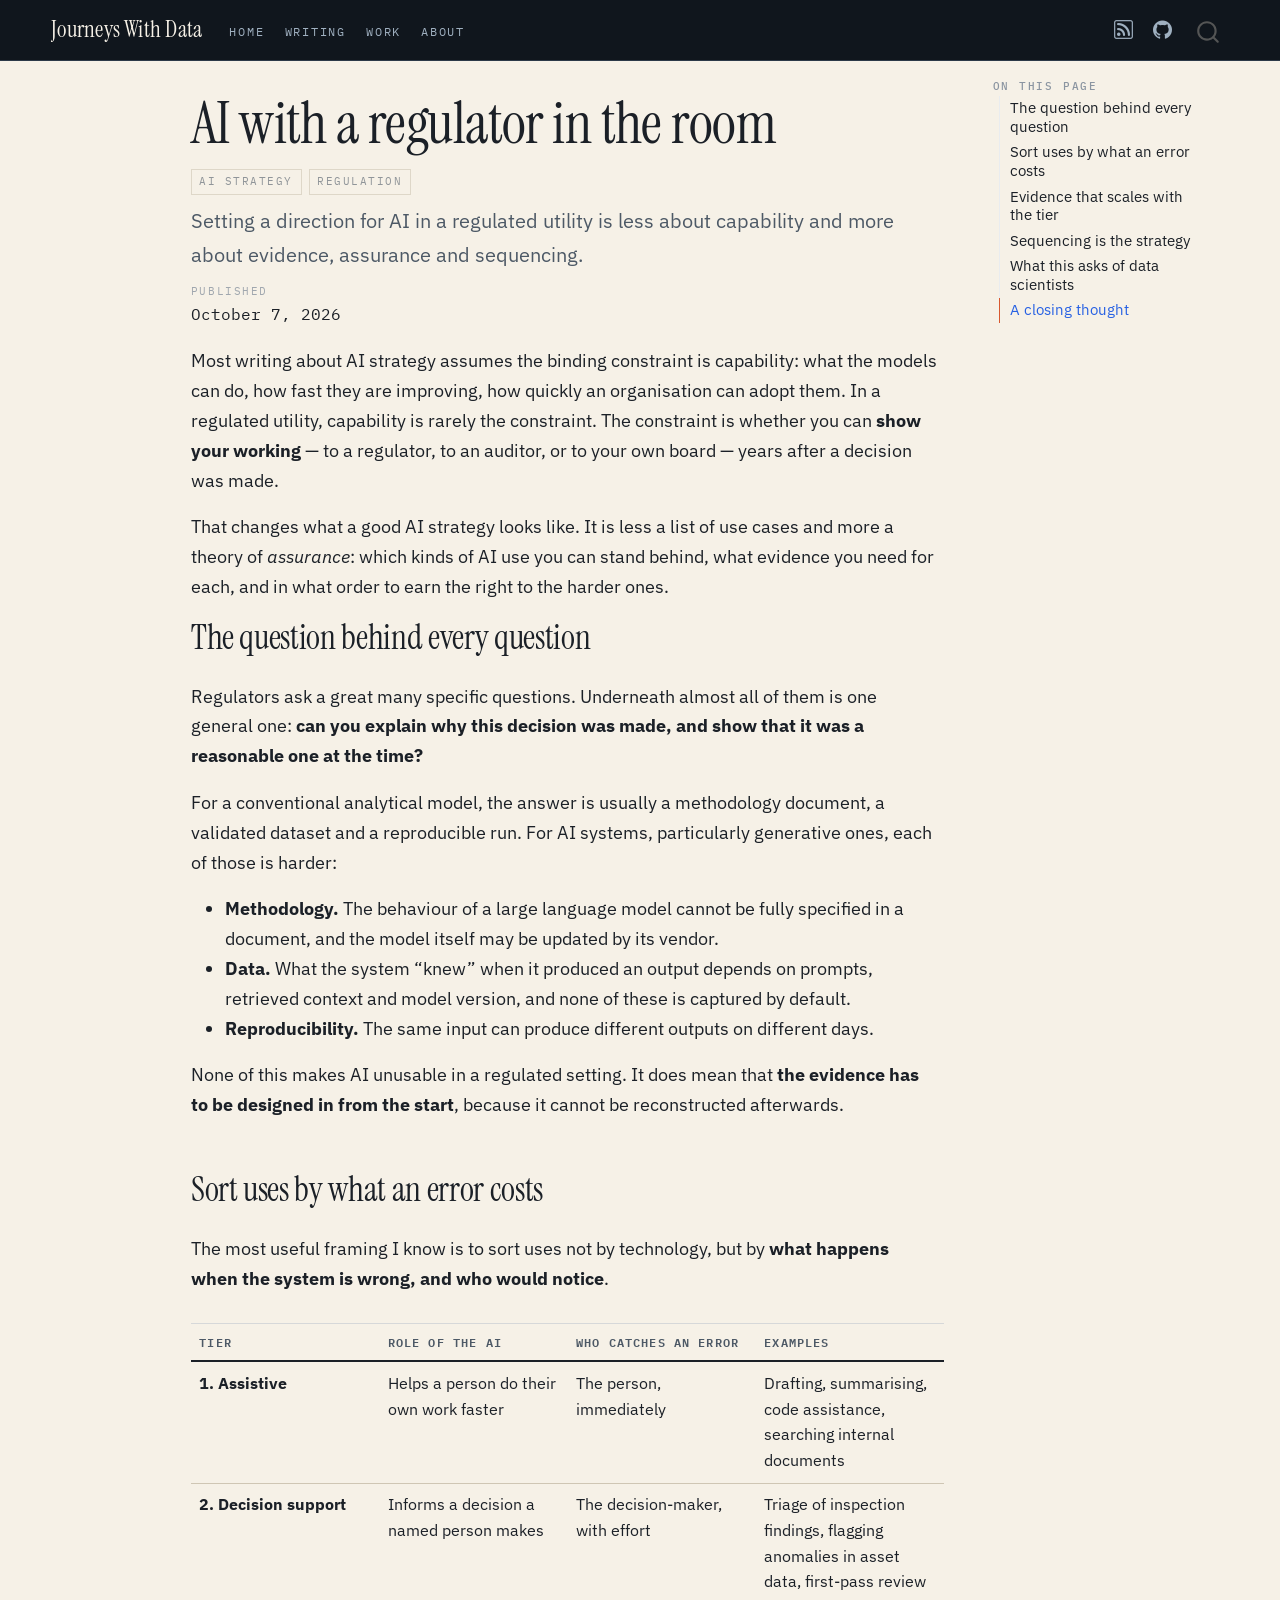
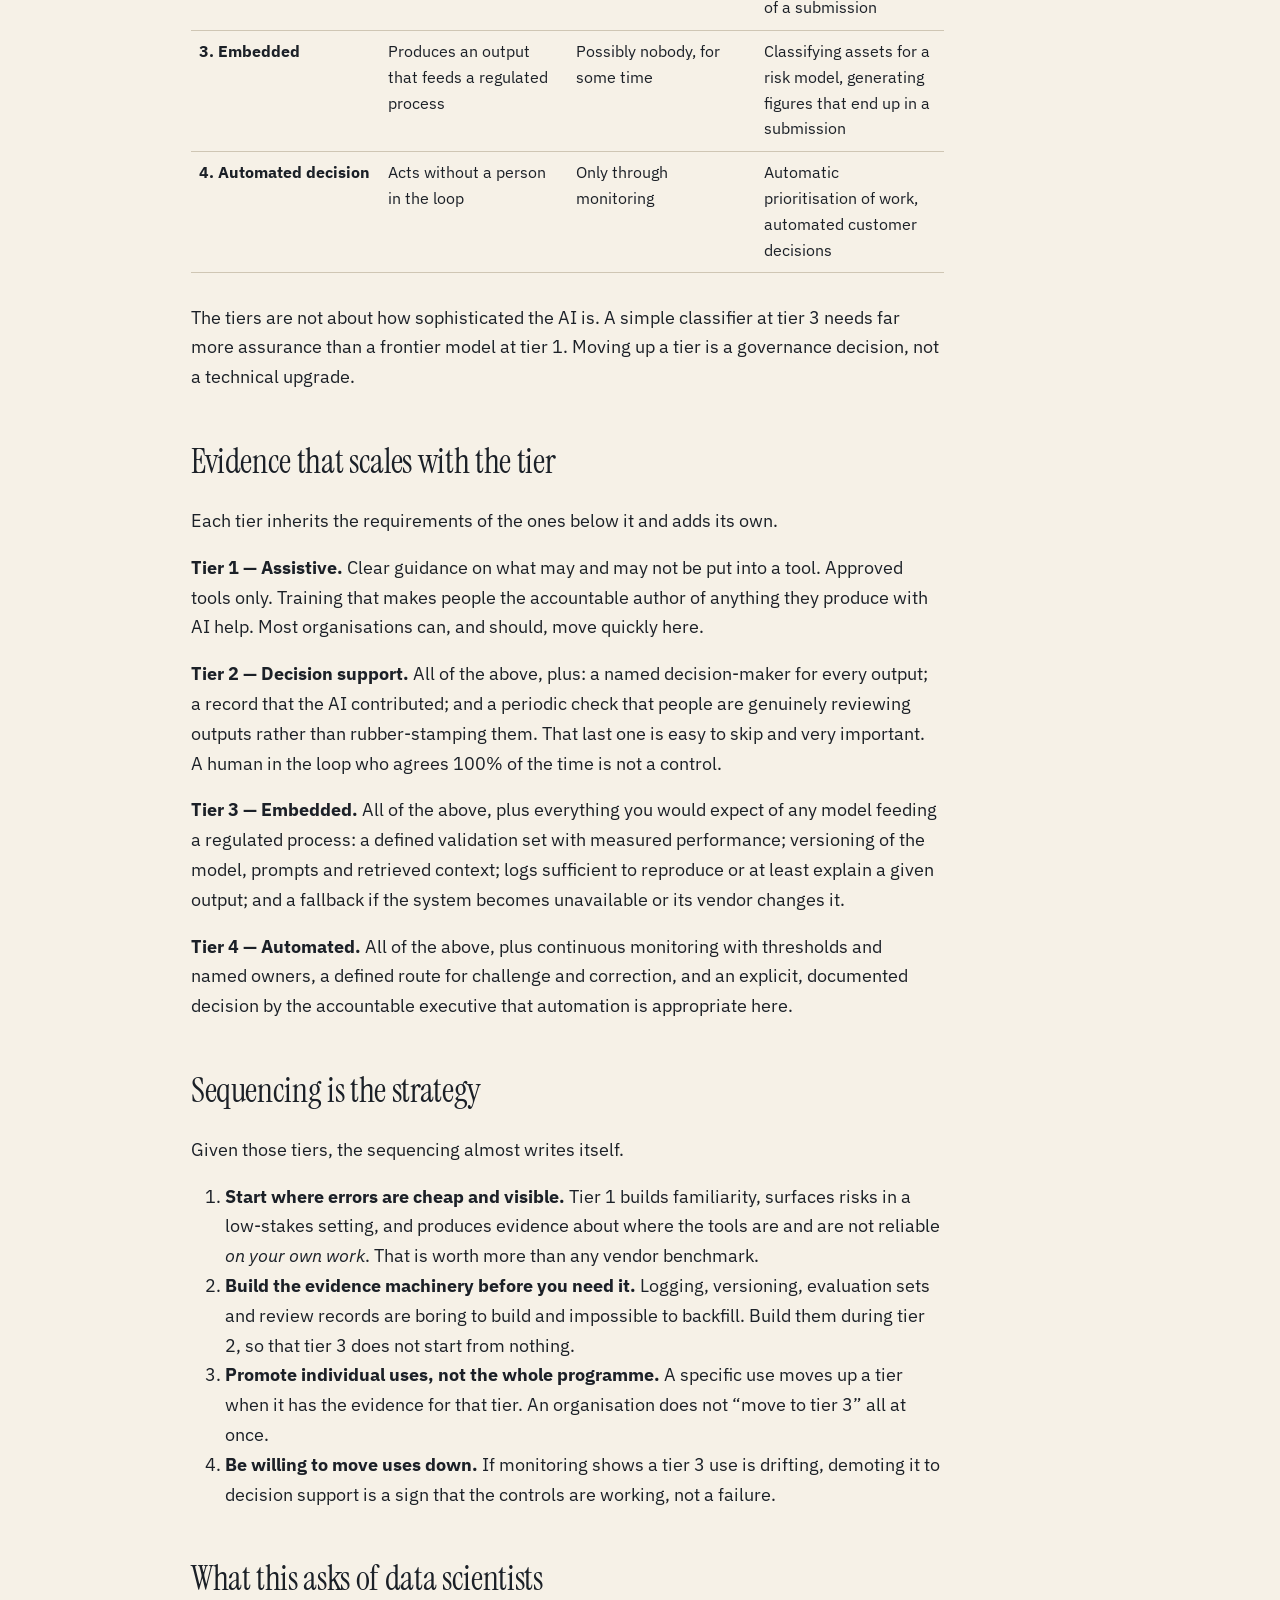
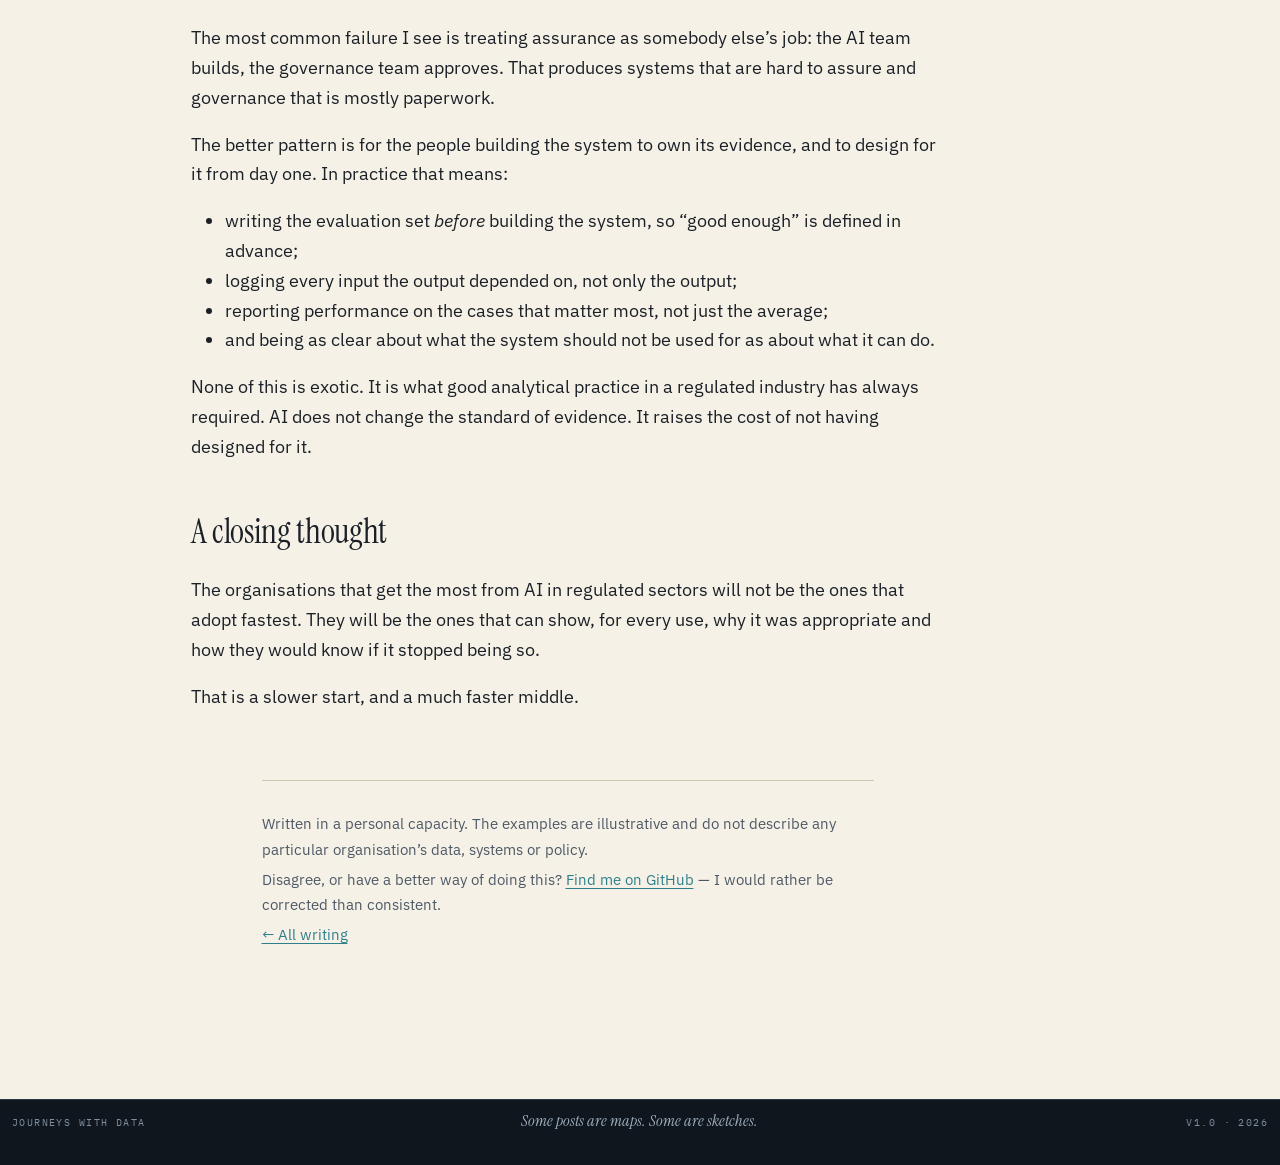
==== posts/ai-with-a-regulator-in-the-room/index.html @ 0b589169 "Built site for gh-pages" ====
<!DOCTYPE html>
<html xmlns="http://www.w3.org/1999/xhtml" lang="en" xml:lang="en"><head>

<meta charset="utf-8">
<meta name="generator" content="quarto-1.7.32">

<meta name="viewport" content="width=device-width, initial-scale=1.0, user-scalable=yes">

<meta name="dcterms.date" content="2026-10-07">
<meta name="description" content="Setting a direction for AI in a regulated utility is less about capability and more about evidence, assurance and sequencing.">

<title>AI with a regulator in the room – Journeys With Data</title>
<style>
code{white-space: pre-wrap;}
span.smallcaps{font-variant: small-caps;}
div.columns{display: flex; gap: min(4vw, 1.5em);}
div.column{flex: auto; overflow-x: auto;}
div.hanging-indent{margin-left: 1.5em; text-indent: -1.5em;}
ul.task-list{list-style: none;}
ul.task-list li input[type="checkbox"] {
  width: 0.8em;
  margin: 0 0.8em 0.2em -1em; /* quarto-specific, see https://github.com/quarto-dev/quarto-cli/issues/4556 */ 
  vertical-align: middle;
}
</style>


<script src="../../site_libs/quarto-nav/quarto-nav.js"></script>
<script src="../../site_libs/quarto-nav/headroom.min.js"></script>
<script src="../../site_libs/clipboard/clipboard.min.js"></script>
<script src="../../site_libs/quarto-search/autocomplete.umd.js"></script>
<script src="../../site_libs/quarto-search/fuse.min.js"></script>
<script src="../../site_libs/quarto-search/quarto-search.js"></script>
<meta name="quarto:offset" content="../../">
<link href="../../favicon.svg" rel="icon" type="image/svg+xml">
<script src="../../site_libs/quarto-html/quarto.js" type="module"></script>
<script src="../../site_libs/quarto-html/tabsets/tabsets.js" type="module"></script>
<script src="../../site_libs/quarto-html/popper.min.js"></script>
<script src="../../site_libs/quarto-html/tippy.umd.min.js"></script>
<link href="../../site_libs/quarto-html/tippy.css" rel="stylesheet">
<link href="../../site_libs/quarto-html/quarto-syntax-highlighting-4faf44808c66243957c3082ea87d90f3.css" rel="stylesheet" id="quarto-text-highlighting-styles">
<script src="../../site_libs/bootstrap/bootstrap.min.js"></script>
<link href="../../site_libs/bootstrap/bootstrap-icons.css" rel="stylesheet">
<link href="../../site_libs/bootstrap/bootstrap-10f60e20a66d805d3ab0917149f1d2b3.min.css" rel="stylesheet" append-hash="true" id="quarto-bootstrap" data-mode="light">
<script id="quarto-search-options" type="application/json">{
  "location": "navbar",
  "copy-button": false,
  "collapse-after": 3,
  "panel-placement": "end",
  "type": "overlay",
  "limit": 50,
  "keyboard-shortcut": [
    "f",
    "/",
    "s"
  ],
  "show-item-context": false,
  "language": {
    "search-no-results-text": "No results",
    "search-matching-documents-text": "matching documents",
    "search-copy-link-title": "Copy link to search",
    "search-hide-matches-text": "Hide additional matches",
    "search-more-match-text": "more match in this document",
    "search-more-matches-text": "more matches in this document",
    "search-clear-button-title": "Clear",
    "search-text-placeholder": "",
    "search-detached-cancel-button-title": "Cancel",
    "search-submit-button-title": "Submit",
    "search-label": "Search"
  }
}</script>
<link rel="preconnect" href="https://fonts.googleapis.com">
<link rel="preconnect" href="https://fonts.gstatic.com" crossorigin="">
<link href="https://fonts.googleapis.com/css2?family=Instrument+Serif:ital@0;1&amp;family=IBM+Plex+Sans:ital,wght@0,300;0,400;0,600;1,400&amp;family=IBM+Plex+Mono:wght@400;600&amp;display=swap" rel="stylesheet">


<link rel="stylesheet" href="../../custom.css">
<meta property="og:title" content="AI with a regulator in the room – Journeys With Data">
<meta property="og:description" content="Setting a direction for AI in a regulated utility is less about capability and more about evidence, assurance and sequencing.">
<meta property="og:image" content="https://journeyswithdata.dev/posts/ai-with-a-regulator-in-the-room/profile.jpg">
<meta property="og:site_name" content="Journeys With Data">
<meta name="twitter:title" content="AI with a regulator in the room – Journeys With Data">
<meta name="twitter:description" content="Setting a direction for AI in a regulated utility is less about capability and more about evidence, assurance and sequencing.">
<meta name="twitter:image" content="https://journeyswithdata.dev/posts/ai-with-a-regulator-in-the-room/profile.jpg">
<meta name="twitter:card" content="summary_large_image">
</head>

<body class="nav-fixed quarto-light">

<div id="quarto-search-results"></div>
  <header id="quarto-header" class="headroom fixed-top">
    <nav class="navbar navbar-expand-lg " data-bs-theme="dark">
      <div class="navbar-container container-fluid">
      <div class="navbar-brand-container mx-auto">
    <a class="navbar-brand" href="../../index.html">
    <span class="navbar-title">Journeys With Data</span>
    </a>
  </div>
            <div id="quarto-search" class="" title="Search"></div>
          <button class="navbar-toggler" type="button" data-bs-toggle="collapse" data-bs-target="#navbarCollapse" aria-controls="navbarCollapse" role="menu" aria-expanded="false" aria-label="Toggle navigation" onclick="if (window.quartoToggleHeadroom) { window.quartoToggleHeadroom(); }">
  <span class="navbar-toggler-icon"></span>
</button>
          <div class="collapse navbar-collapse" id="navbarCollapse">
            <ul class="navbar-nav navbar-nav-scroll me-auto">
  <li class="nav-item">
    <a class="nav-link" href="../../index.html"> 
<span class="menu-text">Home</span></a>
  </li>  
  <li class="nav-item">
    <a class="nav-link" href="../../writing.html"> 
<span class="menu-text">Writing</span></a>
  </li>  
  <li class="nav-item">
    <a class="nav-link" href="../../work.html"> 
<span class="menu-text">Work</span></a>
  </li>  
  <li class="nav-item">
    <a class="nav-link" href="../../about.html"> 
<span class="menu-text">About</span></a>
  </li>  
</ul>
            <ul class="navbar-nav navbar-nav-scroll ms-auto">
  <li class="nav-item compact">
    <a class="nav-link" href="../../writing.xml"> <i class="bi bi-rss" role="img" aria-label="RSS feed">
</i> 
<span class="menu-text"></span></a>
  </li>  
  <li class="nav-item compact">
    <a class="nav-link" href="https://github.com/journeyswithdata"> <i class="bi bi-github" role="img" aria-label="GitHub">
</i> 
<span class="menu-text"></span></a>
  </li>  
</ul>
          </div> <!-- /navcollapse -->
            <div class="quarto-navbar-tools">
</div>
      </div> <!-- /container-fluid -->
    </nav>
</header>
<!-- content -->
<div id="quarto-content" class="quarto-container page-columns page-rows-contents page-layout-article page-navbar">
<!-- sidebar -->
<!-- margin-sidebar -->
    <div id="quarto-margin-sidebar" class="sidebar margin-sidebar">
        <nav id="TOC" role="doc-toc" class="toc-active">
    <h2 id="toc-title">On this page</h2>
   
  <ul class="collapse">
  <li><a href="#the-question-behind-every-question" id="toc-the-question-behind-every-question" class="nav-link active" data-scroll-target="#the-question-behind-every-question">The question behind every question</a></li>
  <li><a href="#sort-uses-by-what-an-error-costs" id="toc-sort-uses-by-what-an-error-costs" class="nav-link" data-scroll-target="#sort-uses-by-what-an-error-costs">Sort uses by what an error costs</a></li>
  <li><a href="#evidence-that-scales-with-the-tier" id="toc-evidence-that-scales-with-the-tier" class="nav-link" data-scroll-target="#evidence-that-scales-with-the-tier">Evidence that scales with the tier</a></li>
  <li><a href="#sequencing-is-the-strategy" id="toc-sequencing-is-the-strategy" class="nav-link" data-scroll-target="#sequencing-is-the-strategy">Sequencing is the strategy</a></li>
  <li><a href="#what-this-asks-of-data-scientists" id="toc-what-this-asks-of-data-scientists" class="nav-link" data-scroll-target="#what-this-asks-of-data-scientists">What this asks of data scientists</a></li>
  <li><a href="#a-closing-thought" id="toc-a-closing-thought" class="nav-link" data-scroll-target="#a-closing-thought">A closing thought</a></li>
  </ul>
</nav>
    </div>
<!-- main -->
<main class="content" id="quarto-document-content">

<header id="title-block-header" class="quarto-title-block default">
<div class="quarto-title">
<h1 class="title">AI with a regulator in the room</h1>
  <div class="quarto-categories">
    <div class="quarto-category">AI strategy</div>
    <div class="quarto-category">regulation</div>
  </div>
  </div>

<div>
  <div class="description">
    Setting a direction for AI in a regulated utility is less about capability and more about evidence, assurance and sequencing.
  </div>
</div>


<div class="quarto-title-meta">

    
    <div>
    <div class="quarto-title-meta-heading">Published</div>
    <div class="quarto-title-meta-contents">
      <p class="date">October 7, 2026</p>
    </div>
  </div>
  
    
  </div>
  


</header>


<p>Most writing about AI strategy assumes the binding constraint is capability: what the models can do, how fast they are improving, how quickly an organisation can adopt them. In a regulated utility, capability is rarely the constraint. The constraint is whether you can <strong>show your working</strong> — to a regulator, to an auditor, or to your own board — years after a decision was made.</p>
<p>That changes what a good AI strategy looks like. It is less a list of use cases and more a theory of <em>assurance</em>: which kinds of AI use you can stand behind, what evidence you need for each, and in what order to earn the right to the harder ones.</p>
<section id="the-question-behind-every-question" class="level2">
<h2 data-anchor-id="the-question-behind-every-question">The question behind every question</h2>
<p>Regulators ask a great many specific questions. Underneath almost all of them is one general one: <strong>can you explain why this decision was made, and show that it was a reasonable one at the time?</strong></p>
<p>For a conventional analytical model, the answer is usually a methodology document, a validated dataset and a reproducible run. For AI systems, particularly generative ones, each of those is harder:</p>
<ul>
<li><strong>Methodology.</strong> The behaviour of a large language model cannot be fully specified in a document, and the model itself may be updated by its vendor.</li>
<li><strong>Data.</strong> What the system “knew” when it produced an output depends on prompts, retrieved context and model version, and none of these is captured by default.</li>
<li><strong>Reproducibility.</strong> The same input can produce different outputs on different days.</li>
</ul>
<p>None of this makes AI unusable in a regulated setting. It does mean that <strong>the evidence has to be designed in from the start</strong>, because it cannot be reconstructed afterwards.</p>
</section>
<section id="sort-uses-by-what-an-error-costs" class="level2">
<h2 data-anchor-id="sort-uses-by-what-an-error-costs">Sort uses by what an error costs</h2>
<p>The most useful framing I know is to sort uses not by technology, but by <strong>what happens when the system is wrong, and who would notice</strong>.</p>
<table class="caption-top table">
<colgroup>
<col style="width: 25%">
<col style="width: 25%">
<col style="width: 25%">
<col style="width: 25%">
</colgroup>
<thead>
<tr class="header">
<th>Tier</th>
<th>Role of the AI</th>
<th>Who catches an error</th>
<th>Examples</th>
</tr>
</thead>
<tbody>
<tr class="odd">
<td><strong>1. Assistive</strong></td>
<td>Helps a person do their own work faster</td>
<td>The person, immediately</td>
<td>Drafting, summarising, code assistance, searching internal documents</td>
</tr>
<tr class="even">
<td><strong>2. Decision support</strong></td>
<td>Informs a decision a named person makes</td>
<td>The decision-maker, with effort</td>
<td>Triage of inspection findings, flagging anomalies in asset data, first-pass review of a submission</td>
</tr>
<tr class="odd">
<td><strong>3. Embedded</strong></td>
<td>Produces an output that feeds a regulated process</td>
<td>Possibly nobody, for some time</td>
<td>Classifying assets for a risk model, generating figures that end up in a submission</td>
</tr>
<tr class="even">
<td><strong>4. Automated decision</strong></td>
<td>Acts without a person in the loop</td>
<td>Only through monitoring</td>
<td>Automatic prioritisation of work, automated customer decisions</td>
</tr>
</tbody>
</table>
<p>The tiers are not about how sophisticated the AI is. A simple classifier at tier 3 needs far more assurance than a frontier model at tier 1. Moving up a tier is a governance decision, not a technical upgrade.</p>
</section>
<section id="evidence-that-scales-with-the-tier" class="level2">
<h2 data-anchor-id="evidence-that-scales-with-the-tier">Evidence that scales with the tier</h2>
<p>Each tier inherits the requirements of the ones below it and adds its own.</p>
<p><strong>Tier 1 — Assistive.</strong> Clear guidance on what may and may not be put into a tool. Approved tools only. Training that makes people the accountable author of anything they produce with AI help. Most organisations can, and should, move quickly here.</p>
<p><strong>Tier 2 — Decision support.</strong> All of the above, plus: a named decision-maker for every output; a record that the AI contributed; and a periodic check that people are genuinely reviewing outputs rather than rubber-stamping them. That last one is easy to skip and very important. A human in the loop who agrees 100% of the time is not a control.</p>
<p><strong>Tier 3 — Embedded.</strong> All of the above, plus everything you would expect of any model feeding a regulated process: a defined validation set with measured performance; versioning of the model, prompts and retrieved context; logs sufficient to reproduce or at least explain a given output; and a fallback if the system becomes unavailable or its vendor changes it.</p>
<p><strong>Tier 4 — Automated.</strong> All of the above, plus continuous monitoring with thresholds and named owners, a defined route for challenge and correction, and an explicit, documented decision by the accountable executive that automation is appropriate here.</p>
</section>
<section id="sequencing-is-the-strategy" class="level2">
<h2 data-anchor-id="sequencing-is-the-strategy">Sequencing is the strategy</h2>
<p>Given those tiers, the sequencing almost writes itself.</p>
<ol type="1">
<li><strong>Start where errors are cheap and visible.</strong> Tier 1 builds familiarity, surfaces risks in a low-stakes setting, and produces evidence about where the tools are and are not reliable <em>on your own work</em>. That is worth more than any vendor benchmark.</li>
<li><strong>Build the evidence machinery before you need it.</strong> Logging, versioning, evaluation sets and review records are boring to build and impossible to backfill. Build them during tier 2, so that tier 3 does not start from nothing.</li>
<li><strong>Promote individual uses, not the whole programme.</strong> A specific use moves up a tier when it has the evidence for that tier. An organisation does not “move to tier 3” all at once.</li>
<li><strong>Be willing to move uses down.</strong> If monitoring shows a tier 3 use is drifting, demoting it to decision support is a sign that the controls are working, not a failure.</li>
</ol>
</section>
<section id="what-this-asks-of-data-scientists" class="level2">
<h2 data-anchor-id="what-this-asks-of-data-scientists">What this asks of data scientists</h2>
<p>The most common failure I see is treating assurance as somebody else’s job: the AI team builds, the governance team approves. That produces systems that are hard to assure and governance that is mostly paperwork.</p>
<p>The better pattern is for the people building the system to own its evidence, and to design for it from day one. In practice that means:</p>
<ul>
<li>writing the evaluation set <em>before</em> building the system, so “good enough” is defined in advance;</li>
<li>logging every input the output depended on, not only the output;</li>
<li>reporting performance on the cases that matter most, not just the average;</li>
<li>and being as clear about what the system should not be used for as about what it can do.</li>
</ul>
<p>None of this is exotic. It is what good analytical practice in a regulated industry has always required. AI does not change the standard of evidence. It raises the cost of not having designed for it.</p>
</section>
<section id="a-closing-thought" class="level2">
<h2 data-anchor-id="a-closing-thought">A closing thought</h2>
<p>The organisations that get the most from AI in regulated sectors will not be the ones that adopt fastest. They will be the ones that can show, for every use, why it was appropriate and how they would know if it stopped being so.</p>
<p>That is a slower start, and a much faster middle.</p>
<div class="post-end">
<p>Written in a personal capacity. The examples are illustrative and do not describe any particular organisation’s data, systems or policy.</p>
<p>Disagree, or have a better way of doing this? <a href="https://github.com/journeyswithdata">Find me on GitHub</a> — I would rather be corrected than consistent.</p>
<p><a href="../../writing.html">← All writing</a></p>
</div>


</section>

</main> <!-- /main -->
<script id="quarto-html-after-body" type="application/javascript">
  window.document.addEventListener("DOMContentLoaded", function (event) {
    const isCodeAnnotation = (el) => {
      for (const clz of el.classList) {
        if (clz.startsWith('code-annotation-')) {                     
          return true;
        }
      }
      return false;
    }
    const onCopySuccess = function(e) {
      // button target
      const button = e.trigger;
      // don't keep focus
      button.blur();
      // flash "checked"
      button.classList.add('code-copy-button-checked');
      var currentTitle = button.getAttribute("title");
      button.setAttribute("title", "Copied!");
      let tooltip;
      if (window.bootstrap) {
        button.setAttribute("data-bs-toggle", "tooltip");
        button.setAttribute("data-bs-placement", "left");
        button.setAttribute("data-bs-title", "Copied!");
        tooltip = new bootstrap.Tooltip(button, 
          { trigger: "manual", 
            customClass: "code-copy-button-tooltip",
            offset: [0, -8]});
        tooltip.show();    
      }
      setTimeout(function() {
        if (tooltip) {
          tooltip.hide();
          button.removeAttribute("data-bs-title");
          button.removeAttribute("data-bs-toggle");
          button.removeAttribute("data-bs-placement");
        }
        button.setAttribute("title", currentTitle);
        button.classList.remove('code-copy-button-checked');
      }, 1000);
      // clear code selection
      e.clearSelection();
    }
    const getTextToCopy = function(trigger) {
        const codeEl = trigger.previousElementSibling.cloneNode(true);
        for (const childEl of codeEl.children) {
          if (isCodeAnnotation(childEl)) {
            childEl.remove();
          }
        }
        return codeEl.innerText;
    }
    const clipboard = new window.ClipboardJS('.code-copy-button:not([data-in-quarto-modal])', {
      text: getTextToCopy
    });
    clipboard.on('success', onCopySuccess);
    if (window.document.getElementById('quarto-embedded-source-code-modal')) {
      const clipboardModal = new window.ClipboardJS('.code-copy-button[data-in-quarto-modal]', {
        text: getTextToCopy,
        container: window.document.getElementById('quarto-embedded-source-code-modal')
      });
      clipboardModal.on('success', onCopySuccess);
    }
      var localhostRegex = new RegExp(/^(?:http|https):\/\/localhost\:?[0-9]*\//);
      var mailtoRegex = new RegExp(/^mailto:/);
        var filterRegex = new RegExp("https:\/\/journeyswithdata\.dev");
      var isInternal = (href) => {
          return filterRegex.test(href) || localhostRegex.test(href) || mailtoRegex.test(href);
      }
      // Inspect non-navigation links and adorn them if external
     var links = window.document.querySelectorAll('a[href]:not(.nav-link):not(.navbar-brand):not(.toc-action):not(.sidebar-link):not(.sidebar-item-toggle):not(.pagination-link):not(.no-external):not([aria-hidden]):not(.dropdown-item):not(.quarto-navigation-tool):not(.about-link)');
      for (var i=0; i<links.length; i++) {
        const link = links[i];
        if (!isInternal(link.href)) {
          // undo the damage that might have been done by quarto-nav.js in the case of
          // links that we want to consider external
          if (link.dataset.originalHref !== undefined) {
            link.href = link.dataset.originalHref;
          }
        }
      }
    function tippyHover(el, contentFn, onTriggerFn, onUntriggerFn) {
      const config = {
        allowHTML: true,
        maxWidth: 500,
        delay: 100,
        arrow: false,
        appendTo: function(el) {
            return el.parentElement;
        },
        interactive: true,
        interactiveBorder: 10,
        theme: 'quarto',
        placement: 'bottom-start',
      };
      if (contentFn) {
        config.content = contentFn;
      }
      if (onTriggerFn) {
        config.onTrigger = onTriggerFn;
      }
      if (onUntriggerFn) {
        config.onUntrigger = onUntriggerFn;
      }
      window.tippy(el, config); 
    }
    const noterefs = window.document.querySelectorAll('a[role="doc-noteref"]');
    for (var i=0; i<noterefs.length; i++) {
      const ref = noterefs[i];
      tippyHover(ref, function() {
        // use id or data attribute instead here
        let href = ref.getAttribute('data-footnote-href') || ref.getAttribute('href');
        try { href = new URL(href).hash; } catch {}
        const id = href.replace(/^#\/?/, "");
        const note = window.document.getElementById(id);
        if (note) {
          return note.innerHTML;
        } else {
          return "";
        }
      });
    }
    const xrefs = window.document.querySelectorAll('a.quarto-xref');
    const processXRef = (id, note) => {
      // Strip column container classes
      const stripColumnClz = (el) => {
        el.classList.remove("page-full", "page-columns");
        if (el.children) {
          for (const child of el.children) {
            stripColumnClz(child);
          }
        }
      }
      stripColumnClz(note)
      if (id === null || id.startsWith('sec-')) {
        // Special case sections, only their first couple elements
        const container = document.createElement("div");
        if (note.children && note.children.length > 2) {
          container.appendChild(note.children[0].cloneNode(true));
          for (let i = 1; i < note.children.length; i++) {
            const child = note.children[i];
            if (child.tagName === "P" && child.innerText === "") {
              continue;
            } else {
              container.appendChild(child.cloneNode(true));
              break;
            }
          }
          if (window.Quarto?.typesetMath) {
            window.Quarto.typesetMath(container);
          }
          return container.innerHTML
        } else {
          if (window.Quarto?.typesetMath) {
            window.Quarto.typesetMath(note);
          }
          return note.innerHTML;
        }
      } else {
        // Remove any anchor links if they are present
        const anchorLink = note.querySelector('a.anchorjs-link');
        if (anchorLink) {
          anchorLink.remove();
        }
        if (window.Quarto?.typesetMath) {
          window.Quarto.typesetMath(note);
        }
        if (note.classList.contains("callout")) {
          return note.outerHTML;
        } else {
          return note.innerHTML;
        }
      }
    }
    for (var i=0; i<xrefs.length; i++) {
      const xref = xrefs[i];
      tippyHover(xref, undefined, function(instance) {
        instance.disable();
        let url = xref.getAttribute('href');
        let hash = undefined; 
        if (url.startsWith('#')) {
          hash = url;
        } else {
          try { hash = new URL(url).hash; } catch {}
        }
        if (hash) {
          const id = hash.replace(/^#\/?/, "");
          const note = window.document.getElementById(id);
          if (note !== null) {
            try {
              const html = processXRef(id, note.cloneNode(true));
              instance.setContent(html);
            } finally {
              instance.enable();
              instance.show();
            }
          } else {
            // See if we can fetch this
            fetch(url.split('#')[0])
            .then(res => res.text())
            .then(html => {
              const parser = new DOMParser();
              const htmlDoc = parser.parseFromString(html, "text/html");
              const note = htmlDoc.getElementById(id);
              if (note !== null) {
                const html = processXRef(id, note);
                instance.setContent(html);
              } 
            }).finally(() => {
              instance.enable();
              instance.show();
            });
          }
        } else {
          // See if we can fetch a full url (with no hash to target)
          // This is a special case and we should probably do some content thinning / targeting
          fetch(url)
          .then(res => res.text())
          .then(html => {
            const parser = new DOMParser();
            const htmlDoc = parser.parseFromString(html, "text/html");
            const note = htmlDoc.querySelector('main.content');
            if (note !== null) {
              // This should only happen for chapter cross references
              // (since there is no id in the URL)
              // remove the first header
              if (note.children.length > 0 && note.children[0].tagName === "HEADER") {
                note.children[0].remove();
              }
              const html = processXRef(null, note);
              instance.setContent(html);
            } 
          }).finally(() => {
            instance.enable();
            instance.show();
          });
        }
      }, function(instance) {
      });
    }
        let selectedAnnoteEl;
        const selectorForAnnotation = ( cell, annotation) => {
          let cellAttr = 'data-code-cell="' + cell + '"';
          let lineAttr = 'data-code-annotation="' +  annotation + '"';
          const selector = 'span[' + cellAttr + '][' + lineAttr + ']';
          return selector;
        }
        const selectCodeLines = (annoteEl) => {
          const doc = window.document;
          const targetCell = annoteEl.getAttribute("data-target-cell");
          const targetAnnotation = annoteEl.getAttribute("data-target-annotation");
          const annoteSpan = window.document.querySelector(selectorForAnnotation(targetCell, targetAnnotation));
          const lines = annoteSpan.getAttribute("data-code-lines").split(",");
          const lineIds = lines.map((line) => {
            return targetCell + "-" + line;
          })
          let top = null;
          let height = null;
          let parent = null;
          if (lineIds.length > 0) {
              //compute the position of the single el (top and bottom and make a div)
              const el = window.document.getElementById(lineIds[0]);
              top = el.offsetTop;
              height = el.offsetHeight;
              parent = el.parentElement.parentElement;
            if (lineIds.length > 1) {
              const lastEl = window.document.getElementById(lineIds[lineIds.length - 1]);
              const bottom = lastEl.offsetTop + lastEl.offsetHeight;
              height = bottom - top;
            }
            if (top !== null && height !== null && parent !== null) {
              // cook up a div (if necessary) and position it 
              let div = window.document.getElementById("code-annotation-line-highlight");
              if (div === null) {
                div = window.document.createElement("div");
                div.setAttribute("id", "code-annotation-line-highlight");
                div.style.position = 'absolute';
                parent.appendChild(div);
              }
              div.style.top = top - 2 + "px";
              div.style.height = height + 4 + "px";
              div.style.left = 0;
              let gutterDiv = window.document.getElementById("code-annotation-line-highlight-gutter");
              if (gutterDiv === null) {
                gutterDiv = window.document.createElement("div");
                gutterDiv.setAttribute("id", "code-annotation-line-highlight-gutter");
                gutterDiv.style.position = 'absolute';
                const codeCell = window.document.getElementById(targetCell);
                const gutter = codeCell.querySelector('.code-annotation-gutter');
                gutter.appendChild(gutterDiv);
              }
              gutterDiv.style.top = top - 2 + "px";
              gutterDiv.style.height = height + 4 + "px";
            }
            selectedAnnoteEl = annoteEl;
          }
        };
        const unselectCodeLines = () => {
          const elementsIds = ["code-annotation-line-highlight", "code-annotation-line-highlight-gutter"];
          elementsIds.forEach((elId) => {
            const div = window.document.getElementById(elId);
            if (div) {
              div.remove();
            }
          });
          selectedAnnoteEl = undefined;
        };
          // Handle positioning of the toggle
      window.addEventListener(
        "resize",
        throttle(() => {
          elRect = undefined;
          if (selectedAnnoteEl) {
            selectCodeLines(selectedAnnoteEl);
          }
        }, 10)
      );
      function throttle(fn, ms) {
      let throttle = false;
      let timer;
        return (...args) => {
          if(!throttle) { // first call gets through
              fn.apply(this, args);
              throttle = true;
          } else { // all the others get throttled
              if(timer) clearTimeout(timer); // cancel #2
              timer = setTimeout(() => {
                fn.apply(this, args);
                timer = throttle = false;
              }, ms);
          }
        };
      }
        // Attach click handler to the DT
        const annoteDls = window.document.querySelectorAll('dt[data-target-cell]');
        for (const annoteDlNode of annoteDls) {
          annoteDlNode.addEventListener('click', (event) => {
            const clickedEl = event.target;
            if (clickedEl !== selectedAnnoteEl) {
              unselectCodeLines();
              const activeEl = window.document.querySelector('dt[data-target-cell].code-annotation-active');
              if (activeEl) {
                activeEl.classList.remove('code-annotation-active');
              }
              selectCodeLines(clickedEl);
              clickedEl.classList.add('code-annotation-active');
            } else {
              // Unselect the line
              unselectCodeLines();
              clickedEl.classList.remove('code-annotation-active');
            }
          });
        }
    const findCites = (el) => {
      const parentEl = el.parentElement;
      if (parentEl) {
        const cites = parentEl.dataset.cites;
        if (cites) {
          return {
            el,
            cites: cites.split(' ')
          };
        } else {
          return findCites(el.parentElement)
        }
      } else {
        return undefined;
      }
    };
    var bibliorefs = window.document.querySelectorAll('a[role="doc-biblioref"]');
    for (var i=0; i<bibliorefs.length; i++) {
      const ref = bibliorefs[i];
      const citeInfo = findCites(ref);
      if (citeInfo) {
        tippyHover(citeInfo.el, function() {
          var popup = window.document.createElement('div');
          citeInfo.cites.forEach(function(cite) {
            var citeDiv = window.document.createElement('div');
            citeDiv.classList.add('hanging-indent');
            citeDiv.classList.add('csl-entry');
            var biblioDiv = window.document.getElementById('ref-' + cite);
            if (biblioDiv) {
              citeDiv.innerHTML = biblioDiv.innerHTML;
            }
            popup.appendChild(citeDiv);
          });
          return popup.innerHTML;
        });
      }
    }
  });
  </script>
</div> <!-- /content -->
<footer class="footer">
  <div class="nav-footer">
    <div class="nav-footer-left">
<p>Journeys With Data</p>
</div>   
    <div class="nav-footer-center">
<p><em>Some posts are maps. Some are sketches.</em></p>
</div>
    <div class="nav-footer-right">
<p>v1.0 · 2026</p>
</div>
  </div>
</footer>




</body></html>
---- site_libs/quarto-html/tippy.css ----
.tippy-box[data-animation=fade][data-state=hidden]{opacity:0}[data-tippy-root]{max-width:calc(100vw - 10px)}.tippy-box{position:relative;background-color:#333;color:#fff;border-radius:4px;font-size:14px;line-height:1.4;white-space:normal;outline:0;transition-property:transform,visibility,opacity}.tippy-box[data-placement^=top]>.tippy-arrow{bottom:0}.tippy-box[data-placement^=top]>.tippy-arrow:before{bottom:-7px;left:0;border-width:8px 8px 0;border-top-color:initial;transform-origin:center top}.tippy-box[data-placement^=bottom]>.tippy-arrow{top:0}.tippy-box[data-placement^=bottom]>.tippy-arrow:before{top:-7px;left:0;border-width:0 8px 8px;border-bottom-color:initial;transform-origin:center bottom}.tippy-box[data-placement^=left]>.tippy-arrow{right:0}.tippy-box[data-placement^=left]>.tippy-arrow:before{border-width:8px 0 8px 8px;border-left-color:initial;right:-7px;transform-origin:center left}.tippy-box[data-placement^=right]>.tippy-arrow{left:0}.tippy-box[data-placement^=right]>.tippy-arrow:before{left:-7px;border-width:8px 8px 8px 0;border-right-color:initial;transform-origin:center right}.tippy-box[data-inertia][data-state=visible]{transition-timing-function:cubic-bezier(.54,1.5,.38,1.11)}.tippy-arrow{width:16px;height:16px;color:#333}.tippy-arrow:before{content:"";position:absolute;border-color:transparent;border-style:solid}.tippy-content{position:relative;padding:5px 9px;z-index:1}
---- site_libs/quarto-html/quarto-syntax-highlighting-4faf44808c66243957c3082ea87d90f3.css ----
/* quarto syntax highlight colors */
:root {
  --quarto-hl-al-color: #bf616a;
  --quarto-hl-an-color: #d08770;
  --quarto-hl-at-color: #8fbcbb;
  --quarto-hl-bn-color: #b48ead;
  --quarto-hl-bu-color: #88c0d0;
  --quarto-hl-ch-color: #ebcb8b;
  --quarto-hl-co-color: #616e88;
  --quarto-hl-cv-color: #e5e9f0;
  --quarto-hl-cn-color: #eceff4;
  --quarto-hl-cf-color: #81a1c1;
  --quarto-hl-dt-color: #81a1c1;
  --quarto-hl-dv-color: #b48ead;
  --quarto-hl-do-color: #5e81ac;
  --quarto-hl-er-color: #bf616a;
  --quarto-hl-ex-color: #8fbcbb;
  --quarto-hl-fl-color: #b48ead;
  --quarto-hl-fu-color: #88c0d0;
  --quarto-hl-im-color: #a3be8c;
  --quarto-hl-in-color: #ebcb8b;
  --quarto-hl-kw-color: #81a1c1;
  --quarto-hl-op-color: #81a1c1;
  --quarto-hl-pp-color: #5e81ac;
  --quarto-hl-re-color: #88c0d0;
  --quarto-hl-sc-color: #ebcb8b;
  --quarto-hl-ss-color: #d08770;
  --quarto-hl-st-color: #a3be8c;
  --quarto-hl-va-color: #5e81ac;
  --quarto-hl-vs-color: #a3be8c;
  --quarto-hl-wa-color: #bf616a;
}

/* other quarto variables */
:root {
  --quarto-font-monospace: SFMono-Regular, Menlo, Monaco, Consolas, "Liberation Mono", "Courier New", monospace;
}

/* syntax highlight based on Pandoc's rules */
pre > code.sourceCode > span {
  color: #d8dee9;
}

code.sourceCode > span {
  color: #d8dee9;
}

div.sourceCode,
div.sourceCode pre.sourceCode {
  color: #d8dee9;
}

/* Normal */
code span {
  color: #d8dee9;
}

/* Alert */
code span.al {
  background-color: #3b4252;
  font-weight: bold;
  color: #bf616a;
}

/* Annotation */
code span.an {
  color: #d08770;
}

/* Attribute */
code span.at {
  color: #8fbcbb;
}

/* BaseN */
code span.bn {
  color: #b48ead;
}

/* BuiltIn */
code span.bu {
  font-style: italic;
  color: #88c0d0;
}

/* ControlFlow */
code span.cf {
  font-weight: bold;
  color: #81a1c1;
}

/* Char */
code span.ch {
  color: #ebcb8b;
}

/* Constant */
code span.cn {
  font-weight: bold;
  color: #eceff4;
}

/* Comment */
code span.co {
  color: #616e88;
}

/* CommentVar */
code span.cv {
  color: #e5e9f0;
}

/* Documentation */
code span.do {
  color: #5e81ac;
}

/* DataType */
code span.dt {
  color: #81a1c1;
}

/* DecVal */
code span.dv {
  color: #b48ead;
}

/* Error */
code span.er {
  color: #bf616a;
  text-decoration: underline;
}

/* Extension */
code span.ex {
  font-weight: bold;
  color: #8fbcbb;
}

/* Float */
code span.fl {
  color: #b48ead;
}

/* Function */
code span.fu {
  color: #88c0d0;
}

/* Import */
code span.im {
  color: #a3be8c;
}

/* Information */
code span.in {
  color: #ebcb8b;
}

/* Keyword */
code span.kw {
  font-weight: bold;
  color: #81a1c1;
}

/* Operator */
code span.op {
  color: #81a1c1;
}

/* Preprocessor */
code span.pp {
  color: #5e81ac;
}

/* RegionMarker */
code span.re {
  background-color: #3b4252;
  color: #88c0d0;
}

/* SpecialChar */
code span.sc {
  color: #ebcb8b;
}

/* SpecialString */
code span.ss {
  color: #d08770;
}

/* String */
code span.st {
  color: #a3be8c;
}

/* Variable */
code span.va {
  color: #5e81ac;
}

/* VerbatimString */
code span.vs {
  color: #a3be8c;
}

/* Warning */
code span.wa {
  color: #bf616a;
}

.prevent-inlining {
  content: "</";
}

/*# sourceMappingURL=e4f1c760512fc820841a86ff66248c93.css.map */
---- custom.css ----
/* =========================================================================
   Journeys With Data — "chart room"
   Dark survey-chart chrome; warm paper for reading.
   Display: Instrument Serif · Body: IBM Plex Sans · Labels: IBM Plex Mono
   ========================================================================= */

:root{
  --ink:#10161d;          /* chart-room navy-black   */
  --ink-2:#18212b;
  --ink-3:#22303d;
  --paper:#f6f1e7;        /* chart paper             */
  --paper-2:#efe8da;
  --text:#1b2027;
  --text-soft:#4d5966;
  --text-faint:#8b95a1;
  --rule:#cfc6b4;
  --rule-dark:#2c3a48;

  --signal:#d8582f;       /* survey marker orange    */
  --depth:#2e7f8c;        /* chart teal              */
  --relief:#b08428;       /* contour gold            */
  --moor:#4d7a4e;         /* green                   */

  --measure:1080px;       /* reading column          */
  --canvas:min(1640px,94vw);
}

/* ---------- reset-ish ---------- */
body{
  background:var(--paper);
  color:var(--text);
  font-family:"IBM Plex Sans",system-ui,-apple-system,sans-serif;
  font-size:1.0625rem;
  line-height:1.65;
  -webkit-font-smoothing:antialiased;
}
::selection{background:var(--signal);color:#fff;}

h1,h2,h3,h4{font-family:"Instrument Serif",Georgia,serif;font-weight:400;letter-spacing:-0.01em;line-height:1.1;}
.mono,.eyebrow,.meta,.tag{font-family:"IBM Plex Mono",ui-monospace,monospace;}

/* ---------- navbar: dark chart chrome ---------- */
.navbar{
  background:var(--ink) !important;
  border-bottom:1px solid var(--rule-dark);
  padding:.35rem 0;
}
.navbar .navbar-brand{
  font-family:"Instrument Serif",Georgia,serif;
  font-size:1.35rem; color:var(--paper) !important; letter-spacing:.01em;
}
.navbar .nav-link{
  font-family:"IBM Plex Mono",monospace;
  text-transform:uppercase; font-size:.72rem; letter-spacing:.14em;
  color:#9fb0c0 !important;
}
.navbar .nav-link:hover,.navbar .nav-link.active{color:var(--paper) !important;}
.navbar-container,.navbar > .container-fluid{max-width:var(--canvas);margin-inline:auto;}

/* ---------- page shell ---------- */
main.content{
  max-width:var(--measure);
  padding-inline:1.25rem;
  padding-block:3.25rem 4rem;
}
.page-full main.content{max-width:var(--canvas);}

/* ---------- the hero: a survey chart ---------- */
.chart-hero{
  background:var(--ink);
  color:var(--paper);
  margin:0 calc(50% - 50vw);
  padding:5.5rem 0 5rem;
  position:relative;
  overflow:hidden;
  border-bottom:1px solid var(--rule-dark);
}
/* contour lines, drawn not decorated */
.chart-hero::before{
  content:"";position:absolute;inset:0;opacity:.5;pointer-events:none;
  background-image:url("data:image/svg+xml,%3Csvg xmlns='http://www.w3.org/2000/svg' width='1200' height='600' viewBox='0 0 1200 600'%3E%3Cg fill='none' stroke='%232c3a48' stroke-width='1'%3E%3Cpath d='M-50 480 C 180 430 300 520 520 470 S 900 380 1250 430'/%3E%3Cpath d='M-50 430 C 180 380 310 470 530 420 S 900 330 1250 380'/%3E%3Cpath d='M-50 380 C 190 330 320 420 540 370 S 900 280 1250 330'/%3E%3Cpath d='M-50 330 C 200 280 330 370 550 320 S 900 230 1250 280'/%3E%3Cpath d='M-50 280 C 210 230 340 320 560 270 S 900 180 1250 230'/%3E%3Cpath d='M-50 230 C 220 180 350 270 570 220 S 900 130 1250 180'/%3E%3Cpath d='M-50 180 C 230 130 360 220 580 170 S 900 80 1250 130'/%3E%3C/g%3E%3Cg fill='none' stroke='%23223040' stroke-width='.5'%3E%3Cpath d='M0 0v600M150 0v600M300 0v600M450 0v600M600 0v600M750 0v600M900 0v600M1050 0v600M1200 0v600'/%3E%3Cpath d='M0 0h1200M0 150h1200M0 300h1200M0 450h1200M0 600h1200'/%3E%3C/g%3E%3C/svg%3E");
  background-size:1200px 600px;
}
.chart-hero .inner{
  position:relative;max-width:var(--measure);margin-inline:auto;padding-inline:1.25rem;
}
.eyebrow{
  text-transform:uppercase;font-size:.7rem;letter-spacing:.24em;color:#7d8fa0;
  display:flex;gap:.75rem;align-items:center;margin-bottom:1.5rem;flex-wrap:wrap;
}
.eyebrow .dot{width:5px;height:5px;background:var(--signal);display:inline-block;}
.chart-hero h1{
  font-size:clamp(2.9rem,7vw,5.2rem);color:var(--paper);margin:0 0 1.25rem;max-width:16ch;
}
.chart-hero h1 em{font-style:italic;color:var(--signal);}
.chart-hero .standfirst{
  font-size:clamp(1.05rem,1.7vw,1.3rem);color:#c3ccd5;max-width:56ch;line-height:1.55;margin:0;
}
.chart-hero .standfirst strong{color:var(--paper);font-weight:600;}
.hero-meta{
  margin-top:2.75rem;display:flex;gap:2.5rem;flex-wrap:wrap;
  font-family:"IBM Plex Mono",monospace;font-size:.72rem;letter-spacing:.12em;
  text-transform:uppercase;color:#7d8fa0;
}
.hero-meta b{display:block;color:var(--paper);font-weight:400;letter-spacing:.06em;margin-top:.3rem;
  font-family:"IBM Plex Sans",sans-serif;text-transform:none;font-size:.95rem;}

/* ---------- section furniture ---------- */
.section-mark{
  display:flex;align-items:baseline;gap:1rem;margin:4.5rem 0 1.75rem;
  border-bottom:1px solid var(--rule);padding-bottom:.6rem;
}
.section-mark .num{
  font-family:"IBM Plex Mono",monospace;font-size:.7rem;letter-spacing:.2em;color:var(--signal);
}
.section-mark h2{font-size:1.9rem;margin:0;}
.lede{font-size:1.2rem;line-height:1.6;color:var(--text-soft);max-width:62ch;}
.lede strong{color:var(--text);}

/* ---------- the three areas ---------- */
.areas{display:grid;grid-template-columns:repeat(3,1fr);gap:1px;background:var(--rule);border:1px solid var(--rule);margin:2rem 0;}
.area{background:var(--paper);padding:1.75rem 1.5rem;}
.area .tag{
  font-size:.66rem;text-transform:uppercase;letter-spacing:.18em;color:#fff;
  padding:.25rem .5rem;display:inline-block;margin-bottom:.9rem;
}
.area:nth-child(1) .tag{background:var(--depth);}
.area:nth-child(2) .tag{background:var(--signal);}
.area:nth-child(3) .tag{background:var(--moor);}
.area h3{font-size:1.4rem;margin:0 0 .6rem;}
.area p{margin:0;color:var(--text-soft);font-size:.97rem;line-height:1.6;}

/* ---------- pull quote ---------- */
.pullquote{
  border-left:3px solid var(--signal);padding:.35rem 0 .35rem 1.5rem;margin:2.75rem 0;
  font-family:"Instrument Serif",Georgia,serif;font-size:1.65rem;line-height:1.3;color:var(--text);
}

/* ---------- post listing ---------- */
.quarto-listing{margin-top:1.5rem;}
.quarto-post{border-bottom:1px solid var(--rule);padding:1.6rem 0;}
.quarto-post .metadata{font-family:"IBM Plex Mono",monospace;font-size:.7rem;
  letter-spacing:.14em;text-transform:uppercase;color:var(--text-faint);}
.quarto-post .listing-title{font-family:"Instrument Serif",Georgia,serif;font-size:1.65rem;line-height:1.15;}
.quarto-post .listing-title a{color:var(--text);text-decoration:none;}
.quarto-post .listing-title a:hover{color:var(--signal);}
.quarto-post .listing-description{color:var(--text-soft);font-size:1rem;}
.listing-category,.quarto-category{
  font-family:"IBM Plex Mono",monospace !important;font-size:.63rem !important;
  text-transform:uppercase;letter-spacing:.14em;border:1px solid var(--rule) !important;
  border-radius:0 !important;background:transparent !important;color:var(--text-soft) !important;
  padding:.18rem .45rem !important;
}

/* ---------- links & prose ---------- */
main.content a{color:var(--depth);text-underline-offset:3px;text-decoration-thickness:1px;}
main.content a:hover{color:var(--signal);}
main.content h2{font-size:2rem;margin-top:3rem;}
main.content h3{font-size:1.45rem;margin-top:2.25rem;}
blockquote{border-left:3px solid var(--rule);color:var(--text-soft);padding-left:1.25rem;}
hr{border-top:1px solid var(--rule);opacity:1;margin:3rem 0;}
code{color:var(--signal);background:var(--paper-2);padding:.1em .35em;font-size:.88em;}

/* ---------- contact strip ---------- */
.strip{
  background:var(--ink);color:var(--paper);margin:5rem calc(50% - 50vw) 0;padding:3.5rem 0;
}
.strip .inner{max-width:var(--measure);margin-inline:auto;padding-inline:1.25rem;}
.strip h2{color:var(--paper);font-size:2rem;margin:0 0 .75rem;}
.strip p{color:#c3ccd5;max-width:54ch;}
.strip a{color:var(--paper);border-bottom:1px solid var(--signal);text-decoration:none;}
.strip a:hover{color:var(--signal);}

/* ---------- footer ---------- */
.nav-footer{
  background:var(--ink);color:#7d8fa0;border-top:1px solid var(--rule-dark);
  font-family:"IBM Plex Mono",monospace;font-size:.7rem;letter-spacing:.12em;text-transform:uppercase;
}
.nav-footer a{color:#9fb0c0;}
.nav-footer .nav-footer-center{font-family:"Instrument Serif",Georgia,serif;font-style:italic;
  text-transform:none;letter-spacing:0;font-size:.95rem;color:#9fb0c0;}

/* ---------- responsive ---------- */
@media(max-width:820px){
  .areas{grid-template-columns:1fr;}
  .chart-hero{padding:3.5rem 0 3rem;}
  .hero-meta{gap:1.5rem;}
}

/* ---------- corrections ---------- */
main.content h2,.section-mark h2,#title-block-header h1{border-bottom:none !important;}
.quarto-post .listing-description,
.quarto-post .listing-description a{color:var(--text-soft) !important;text-decoration:none;}
.quarto-post .listing-description a:hover{color:var(--signal) !important;}
.quarto-title-banner,#title-block-header{margin-bottom:1rem;}
#title-block-header h1.title{font-size:clamp(2.4rem,5vw,3.4rem);margin-bottom:.5rem;}
.quarto-post{display:grid;grid-template-columns:8rem 1fr;gap:1.5rem;align-items:start;}
.quarto-post .thumbnail{display:none;}
@media(max-width:700px){.quarto-post{grid-template-columns:1fr;gap:.4rem;}}
.callout{border-radius:0 !important;border-left-width:3px !important;
  background:var(--paper-2) !important;border-color:var(--rule) !important;}
.callout.callout-style-simple{padding:.75rem 1rem;}
.portrait img,img.portrait{width:150px;height:150px;object-fit:cover;float:right;
  margin:0 0 1.25rem 1.75rem;border:1px solid var(--rule);}
@media(max-width:600px){.portrait img,img.portrait{float:none;margin:0 0 1.25rem;}}

/* ---------- full-bleed dark bands must meet the chrome ----------
   Quarto always emits <header id="title-block-header"> even when a page has
   no title; empty, it still pushed a paper-coloured band between the navbar
   and the hero. main.content's own padding did the same at both ends. */
main.content > header.quarto-title-block:empty{display:none;}

/* main carries an 18px margin at each end, and Quarto's page grid reserves a
   60px row beneath the content (.page-rows-contents). Both render in paper
   and so appear as a light band against a full-bleed dark section. Measured
   at 430px viewport: 18px above, 78px below. */
main.content:has(> .chart-hero){padding-top:0;margin-top:0;}
main.content:has(> .strip:last-child){padding-bottom:0;margin-bottom:0;}
#quarto-content:has(main.content > .strip:last-child){
  grid-template-rows:[content-top] minmax(max-content,1fr) [content-bottom] 0 [page-bottom];
}

/* ---------- principles (home) ---------- */
.principles{display:grid;grid-template-columns:repeat(4,1fr);gap:1px;background:var(--rule);
  border:1px solid var(--rule);margin:2rem 0;}
.principle{background:var(--paper);padding:1.6rem 1.4rem;}
.principle .num{font-family:"IBM Plex Mono",monospace;font-size:.7rem;letter-spacing:.2em;
  color:var(--signal);text-transform:uppercase;}
.principle h3{font-size:1.35rem;margin:.5rem 0 .6rem;}
.principle p{margin:0;color:var(--text-soft);font-size:.95rem;line-height:1.6;}
.principle a{white-space:nowrap;}
@media(max-width:1000px){.principles{grid-template-columns:repeat(2,1fr);}}
@media(max-width:600px){.principles{grid-template-columns:1fr;}}

/* ---------- writing by theme (work) ---------- */
.theme-list{display:grid;grid-template-columns:repeat(3,1fr);gap:1.75rem;margin:1.5rem 0 1rem;}
.theme-list .tag{font-size:.66rem;text-transform:uppercase;letter-spacing:.18em;color:#fff;
  padding:.25rem .5rem;display:inline-block;margin-bottom:.5rem;}
.theme-list > div:nth-child(1) .tag{background:var(--depth);}
.theme-list > div:nth-child(2) .tag{background:var(--moor);}
.theme-list > div:nth-child(3) .tag{background:var(--signal);}
.theme-list ul{padding-left:1.1rem;margin:0;}
.theme-list li{margin-bottom:.4rem;line-height:1.45;}
@media(max-width:820px){.theme-list{grid-template-columns:1fr;}}

/* ---------- long-form reading ---------- */
main.content p,main.content li{max-width:68ch;}
main.content table{font-size:.92rem;margin:1.75rem 0;}
main.content table th{font-family:"IBM Plex Mono",monospace;font-size:.68rem;font-weight:600;
  letter-spacing:.1em;text-transform:uppercase;color:var(--text-soft);
  border-bottom:2px solid var(--text) !important;}
main.content table td{border-color:var(--rule) !important;vertical-align:top;}
main.content .table{--bs-table-bg:transparent;}
div.sourceCode,pre.sourceCode{background:var(--ink) !important;border:none;border-radius:0;}
div.sourceCode pre,pre.sourceCode{color:#d6dde4;}
div.sourceCode code{background:transparent;color:inherit;padding:0;}
pre.text,pre:not(.sourceCode){background:var(--paper-2);border-radius:0;padding:1rem;}
.code-copy-button{color:#9fb0c0 !important;}
main.content blockquote{font-family:"Instrument Serif",Georgia,serif;font-size:1.35rem;
  line-height:1.35;color:var(--text);border-left-color:var(--signal);}
main.content ul.task-list li{list-style:none;}
.quarto-title-meta-heading{font-family:"IBM Plex Mono",monospace;font-size:.66rem !important;
  letter-spacing:.14em;text-transform:uppercase;color:var(--text-faint);}
.quarto-title-meta-contents{font-family:"IBM Plex Mono",monospace;font-size:.8rem;}
#title-block-header .description{font-size:1.2rem;color:var(--text-soft);max-width:62ch;}
#TOC,#quarto-margin-sidebar nav[role=doc-toc]{font-size:.85rem;}
#toc-title{font-family:"IBM Plex Mono",monospace;font-size:.66rem;letter-spacing:.16em;
  text-transform:uppercase;color:var(--text-faint);}
.sidebar nav[role=doc-toc] ul>li>a.active{border-left-color:var(--signal);color:var(--signal);}
.post-end{max-width:68ch;margin:4rem auto 0;padding-top:1.5rem;border-top:1px solid var(--rule);
  font-size:.9rem;color:var(--text-soft);}
.post-end p{margin:.3rem 0;}
.post-end a{color:var(--depth);}
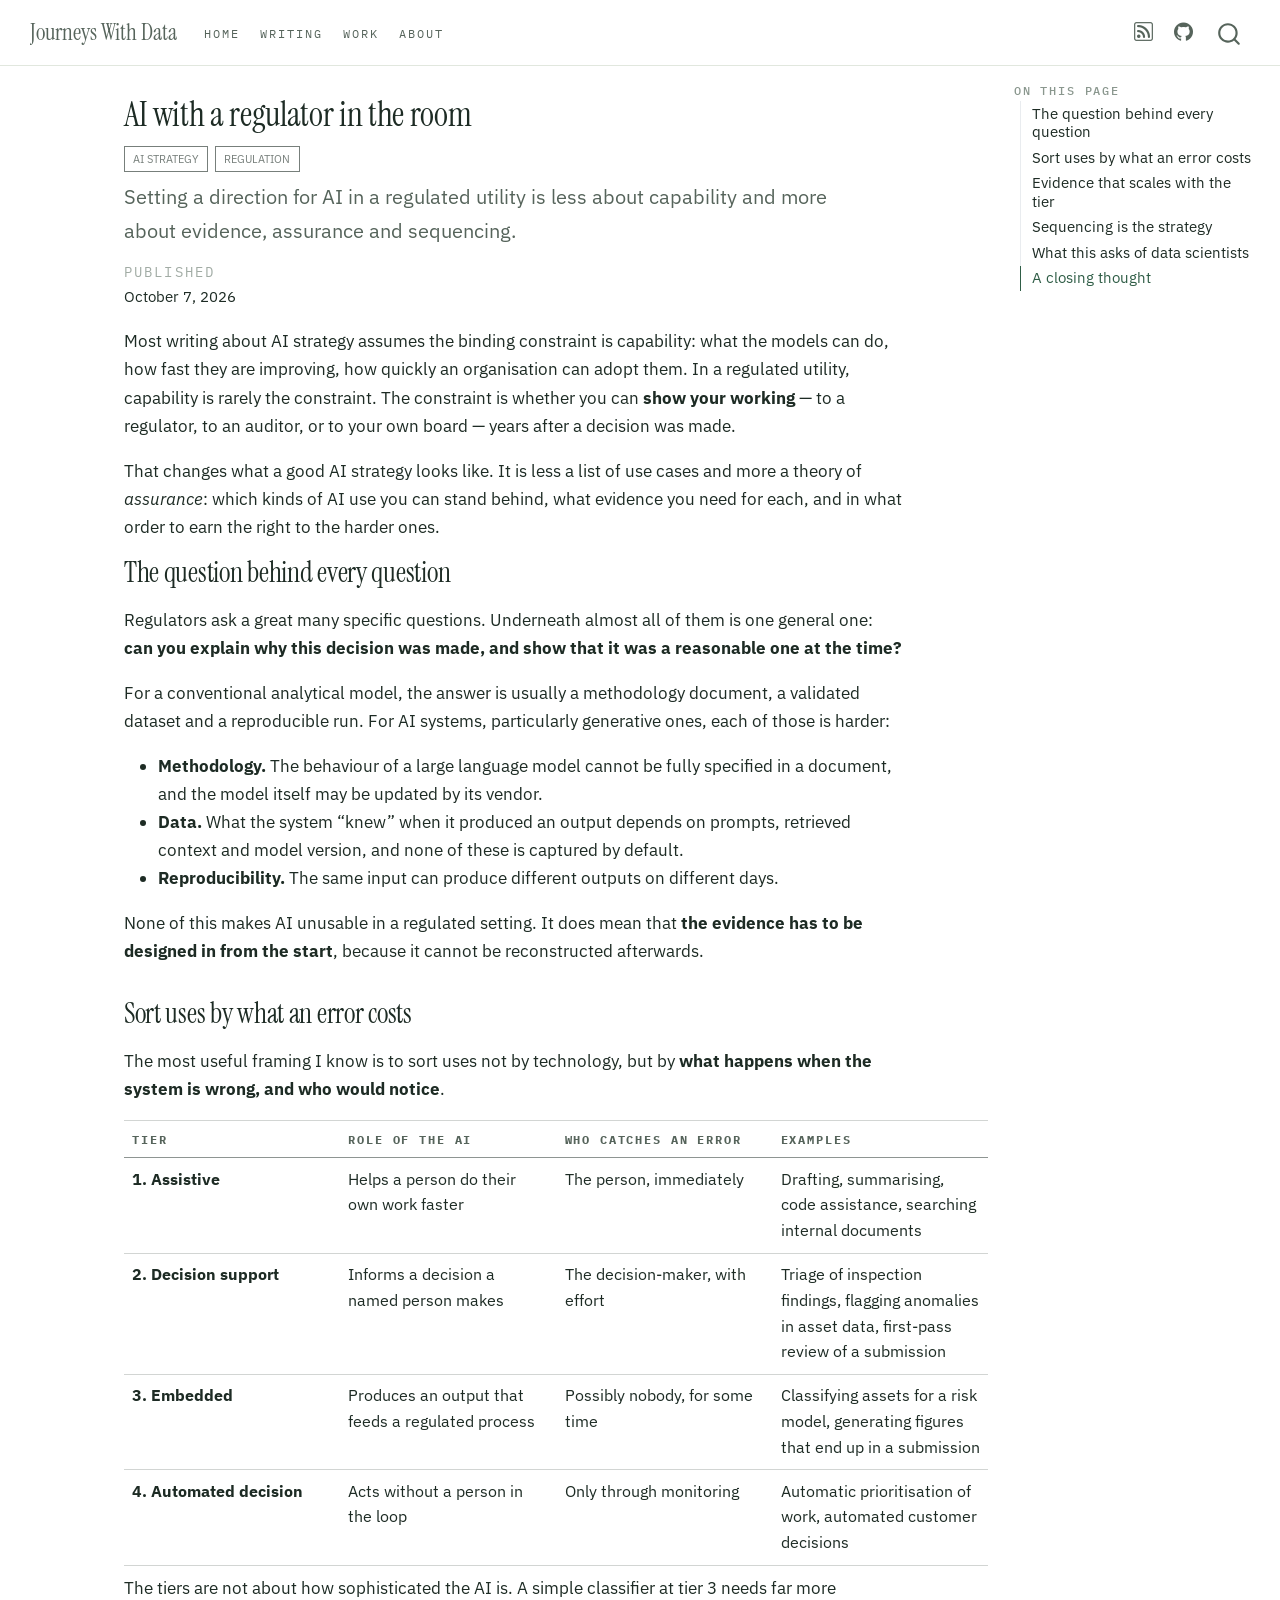
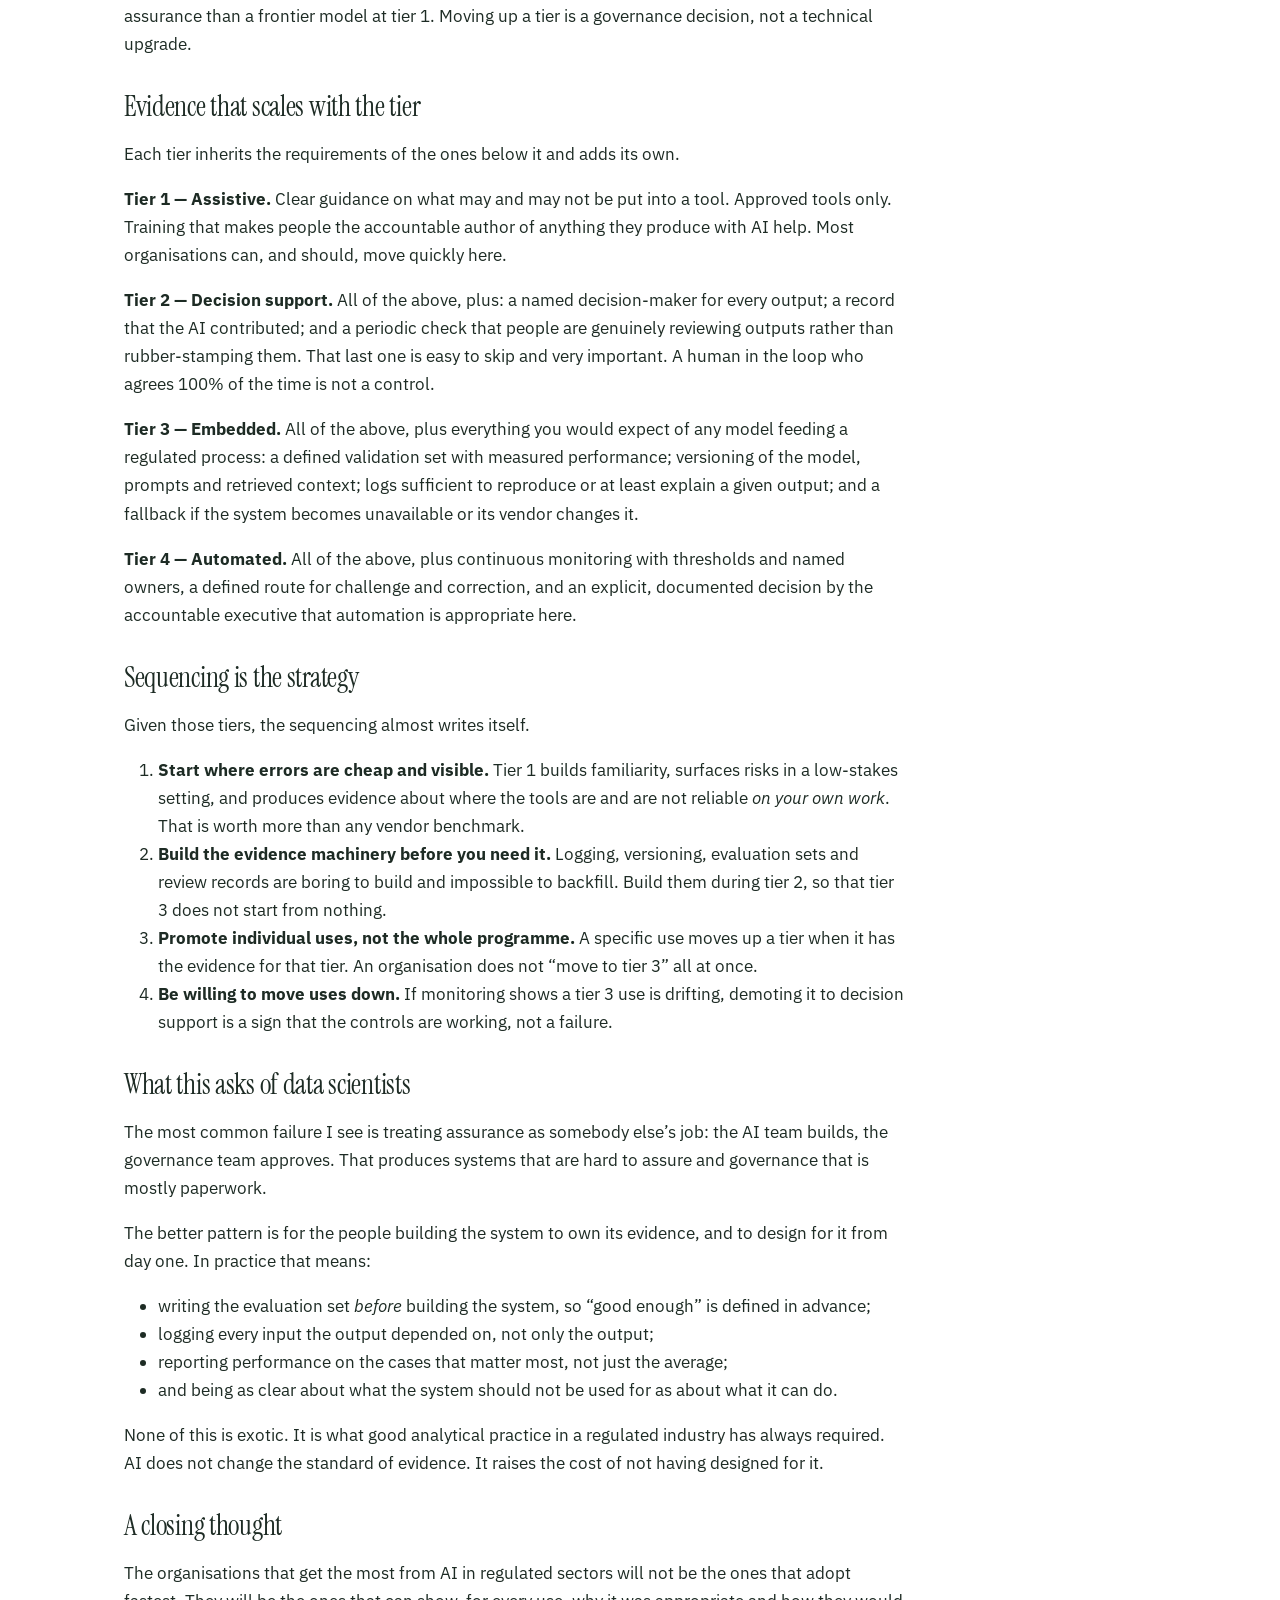
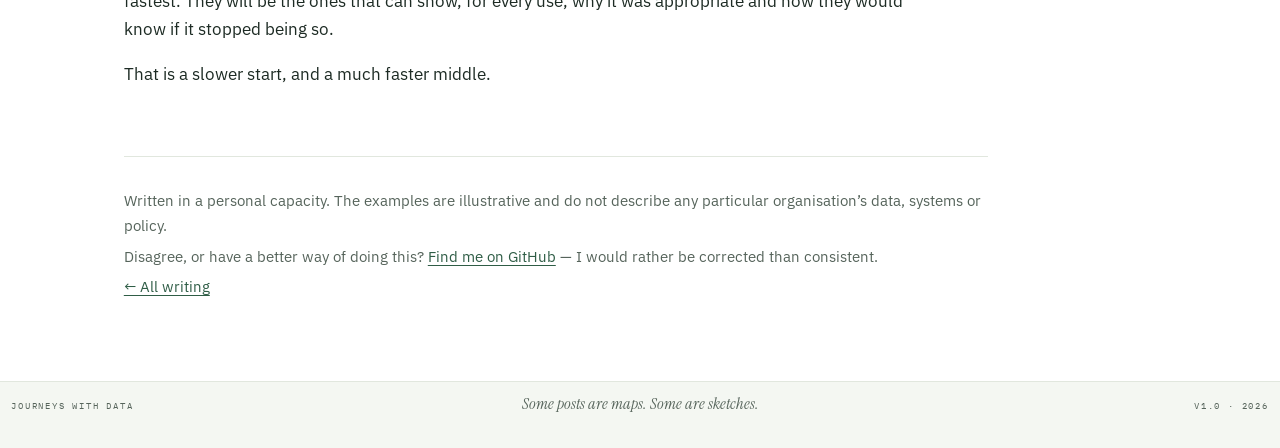
==== commit 445b4040: "Built site for gh-pages" ====
--- a/posts/ai-with-a-regulator-in-the-room/index.html
+++ b/posts/ai-with-a-regulator-in-the-room/index.html
@@ -38,10 +38,10 @@
 <script src="../../site_libs/quarto-html/popper.min.js"></script>
 <script src="../../site_libs/quarto-html/tippy.umd.min.js"></script>
 <link href="../../site_libs/quarto-html/tippy.css" rel="stylesheet">
-<link href="../../site_libs/quarto-html/quarto-syntax-highlighting-4faf44808c66243957c3082ea87d90f3.css" rel="stylesheet" id="quarto-text-highlighting-styles">
+<link href="../../site_libs/quarto-html/quarto-syntax-highlighting-3b82b19f8606260699a2a7fdd341def7.css" rel="stylesheet" id="quarto-text-highlighting-styles">
 <script src="../../site_libs/bootstrap/bootstrap.min.js"></script>
 <link href="../../site_libs/bootstrap/bootstrap-icons.css" rel="stylesheet">
-<link href="../../site_libs/bootstrap/bootstrap-10f60e20a66d805d3ab0917149f1d2b3.min.css" rel="stylesheet" append-hash="true" id="quarto-bootstrap" data-mode="light">
+<link href="../../site_libs/bootstrap/bootstrap-b5db9dd28a3d6e0f510a93a863542085.min.css" rel="stylesheet" append-hash="true" id="quarto-bootstrap" data-mode="light">
 <script id="quarto-search-options" type="application/json">{
   "location": "navbar",
   "copy-button": false,
@@ -74,7 +74,6 @@
 <link href="https://fonts.googleapis.com/css2?family=Instrument+Serif:ital@0;1&amp;family=IBM+Plex+Sans:ital,wght@0,300;0,400;0,600;1,400&amp;family=IBM+Plex+Mono:wght@400;600&amp;display=swap" rel="stylesheet">
 
 
-<link rel="stylesheet" href="../../custom.css">
 <meta property="og:title" content="AI with a regulator in the room – Journeys With Data">
 <meta property="og:description" content="Setting a direction for AI in a regulated utility is less about capability and more about evidence, assurance and sequencing.">
 <meta property="og:image" content="https://journeyswithdata.dev/posts/ai-with-a-regulator-in-the-room/profile.jpg">
--- a/site_libs/quarto-html/quarto-syntax-highlighting-3b82b19f8606260699a2a7fdd341def7.css
+++ b/site_libs/quarto-html/quarto-syntax-highlighting-3b82b19f8606260699a2a7fdd341def7.css
@@ -0,0 +1,210 @@
+/* quarto syntax highlight colors */
+:root {
+  --quarto-hl-al-color: #ff5555;
+  --quarto-hl-an-color: #6a737d;
+  --quarto-hl-at-color: #d73a49;
+  --quarto-hl-bn-color: #005cc5;
+  --quarto-hl-bu-color: #d73a49;
+  --quarto-hl-ch-color: #032f62;
+  --quarto-hl-co-color: #6a737d;
+  --quarto-hl-cv-color: #6a737d;
+  --quarto-hl-cn-color: #005cc5;
+  --quarto-hl-cf-color: #d73a49;
+  --quarto-hl-dt-color: #d73a49;
+  --quarto-hl-dv-color: #005cc5;
+  --quarto-hl-do-color: #6a737d;
+  --quarto-hl-er-color: #ff5555;
+  --quarto-hl-ex-color: #d73a49;
+  --quarto-hl-fl-color: #005cc5;
+  --quarto-hl-fu-color: #6f42c1;
+  --quarto-hl-im-color: #032f62;
+  --quarto-hl-in-color: #6a737d;
+  --quarto-hl-kw-color: #d73a49;
+  --quarto-hl-op-color: #24292e;
+  --quarto-hl-pp-color: #d73a49;
+  --quarto-hl-re-color: #6a737d;
+  --quarto-hl-sc-color: #005cc5;
+  --quarto-hl-ss-color: #032f62;
+  --quarto-hl-st-color: #032f62;
+  --quarto-hl-va-color: #e36209;
+  --quarto-hl-vs-color: #032f62;
+  --quarto-hl-wa-color: #ff5555;
+}
+
+/* other quarto variables */
+:root {
+  --quarto-font-monospace: "IBM Plex Mono", ui-monospace, monospace;
+}
+
+/* syntax highlight based on Pandoc's rules */
+pre > code.sourceCode > span {
+  color: #24292e;
+}
+
+code.sourceCode > span {
+  color: #24292e;
+}
+
+div.sourceCode,
+div.sourceCode pre.sourceCode {
+  color: #24292e;
+}
+
+/* Normal */
+code span {
+  color: #24292e;
+}
+
+/* Alert */
+code span.al {
+  font-weight: bold;
+  color: #ff5555;
+}
+
+/* Annotation */
+code span.an {
+  color: #6a737d;
+}
+
+/* Attribute */
+code span.at {
+  color: #d73a49;
+}
+
+/* BaseN */
+code span.bn {
+  color: #005cc5;
+}
+
+/* BuiltIn */
+code span.bu {
+  color: #d73a49;
+}
+
+/* ControlFlow */
+code span.cf {
+  color: #d73a49;
+}
+
+/* Char */
+code span.ch {
+  color: #032f62;
+}
+
+/* Constant */
+code span.cn {
+  color: #005cc5;
+}
+
+/* Comment */
+code span.co {
+  color: #6a737d;
+}
+
+/* CommentVar */
+code span.cv {
+  color: #6a737d;
+}
+
+/* Documentation */
+code span.do {
+  color: #6a737d;
+}
+
+/* DataType */
+code span.dt {
+  color: #d73a49;
+}
+
+/* DecVal */
+code span.dv {
+  color: #005cc5;
+}
+
+/* Error */
+code span.er {
+  color: #ff5555;
+  text-decoration: underline;
+}
+
+/* Extension */
+code span.ex {
+  font-weight: bold;
+  color: #d73a49;
+}
+
+/* Float */
+code span.fl {
+  color: #005cc5;
+}
+
+/* Function */
+code span.fu {
+  color: #6f42c1;
+}
+
+/* Import */
+code span.im {
+  color: #032f62;
+}
+
+/* Information */
+code span.in {
+  color: #6a737d;
+}
+
+/* Keyword */
+code span.kw {
+  color: #d73a49;
+}
+
+/* Operator */
+code span.op {
+  color: #24292e;
+}
+
+/* Preprocessor */
+code span.pp {
+  color: #d73a49;
+}
+
+/* RegionMarker */
+code span.re {
+  color: #6a737d;
+}
+
+/* SpecialChar */
+code span.sc {
+  color: #005cc5;
+}
+
+/* SpecialString */
+code span.ss {
+  color: #032f62;
+}
+
+/* String */
+code span.st {
+  color: #032f62;
+}
+
+/* Variable */
+code span.va {
+  color: #e36209;
+}
+
+/* VerbatimString */
+code span.vs {
+  color: #032f62;
+}
+
+/* Warning */
+code span.wa {
+  color: #ff5555;
+}
+
+.prevent-inlining {
+  content: "</";
+}
+
+/*# sourceMappingURL=61c5ee552b28aea9682ece04fb8d1d85.css.map */
